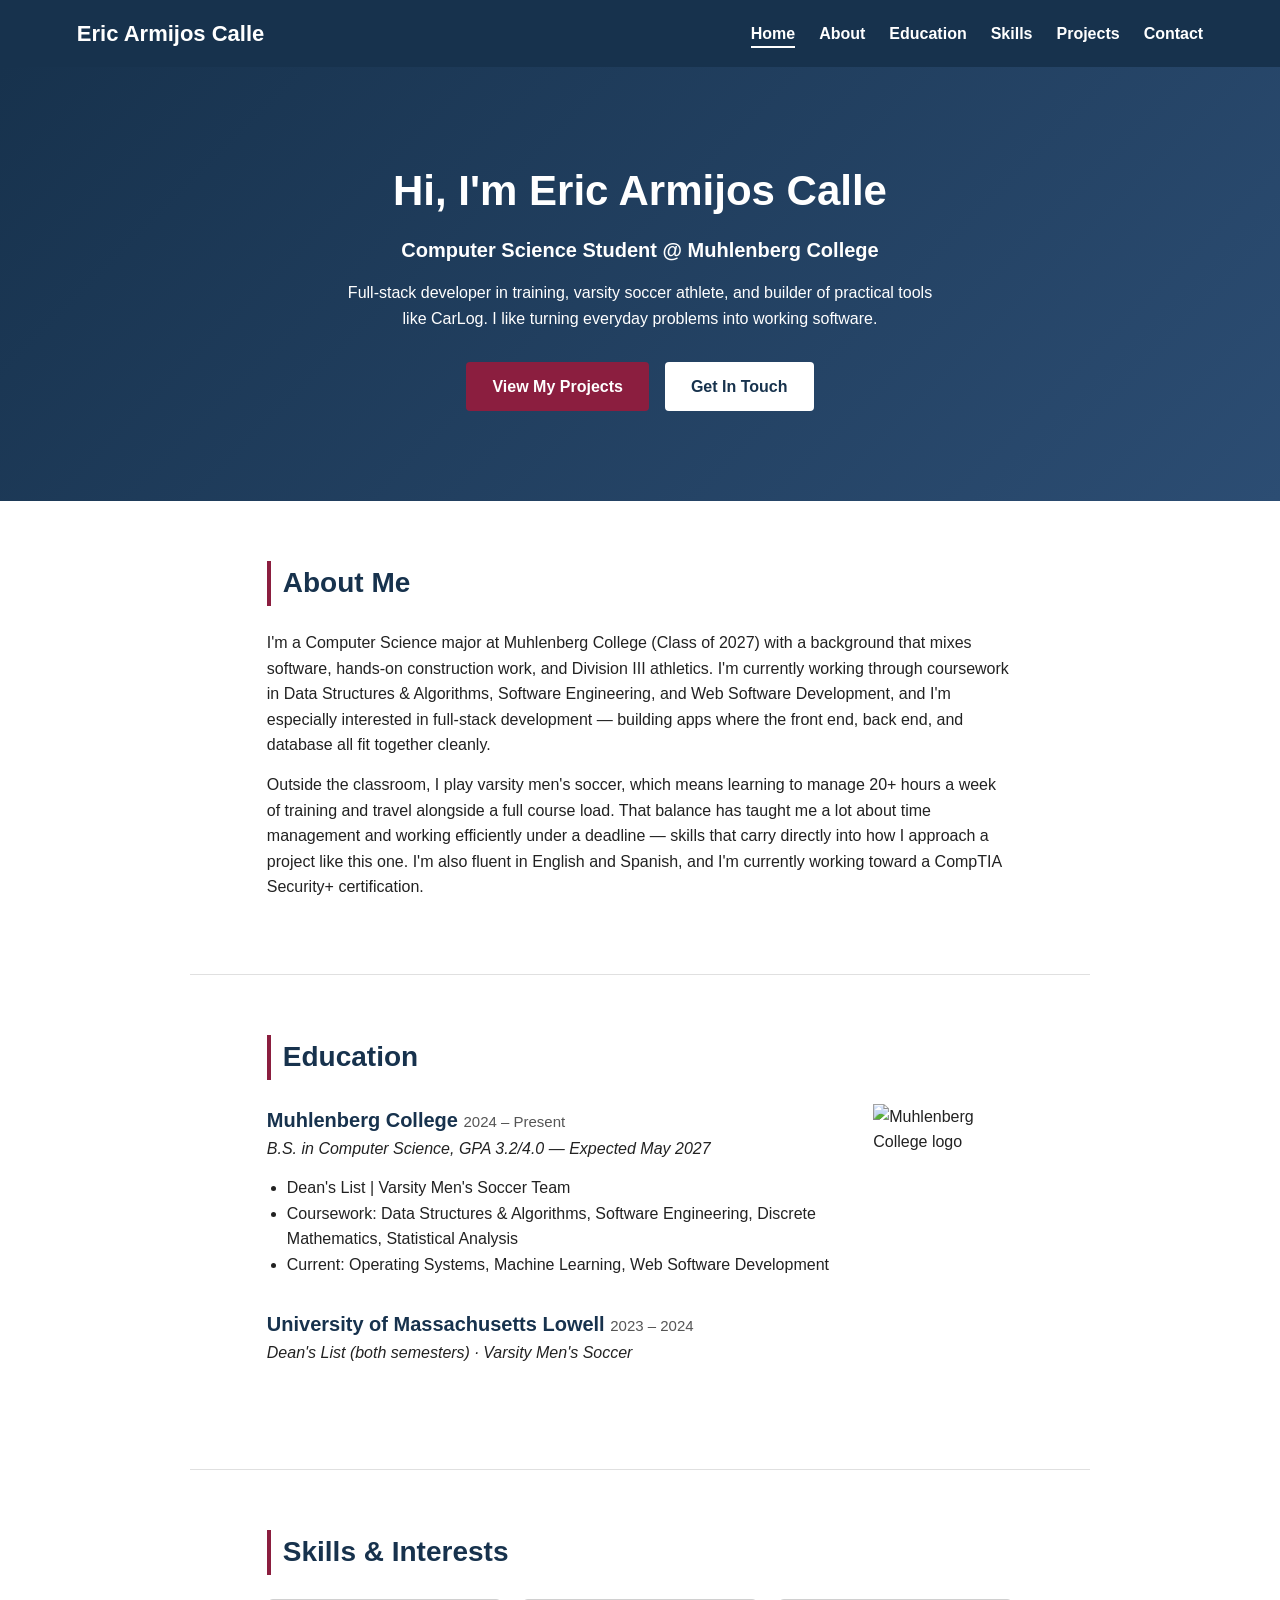
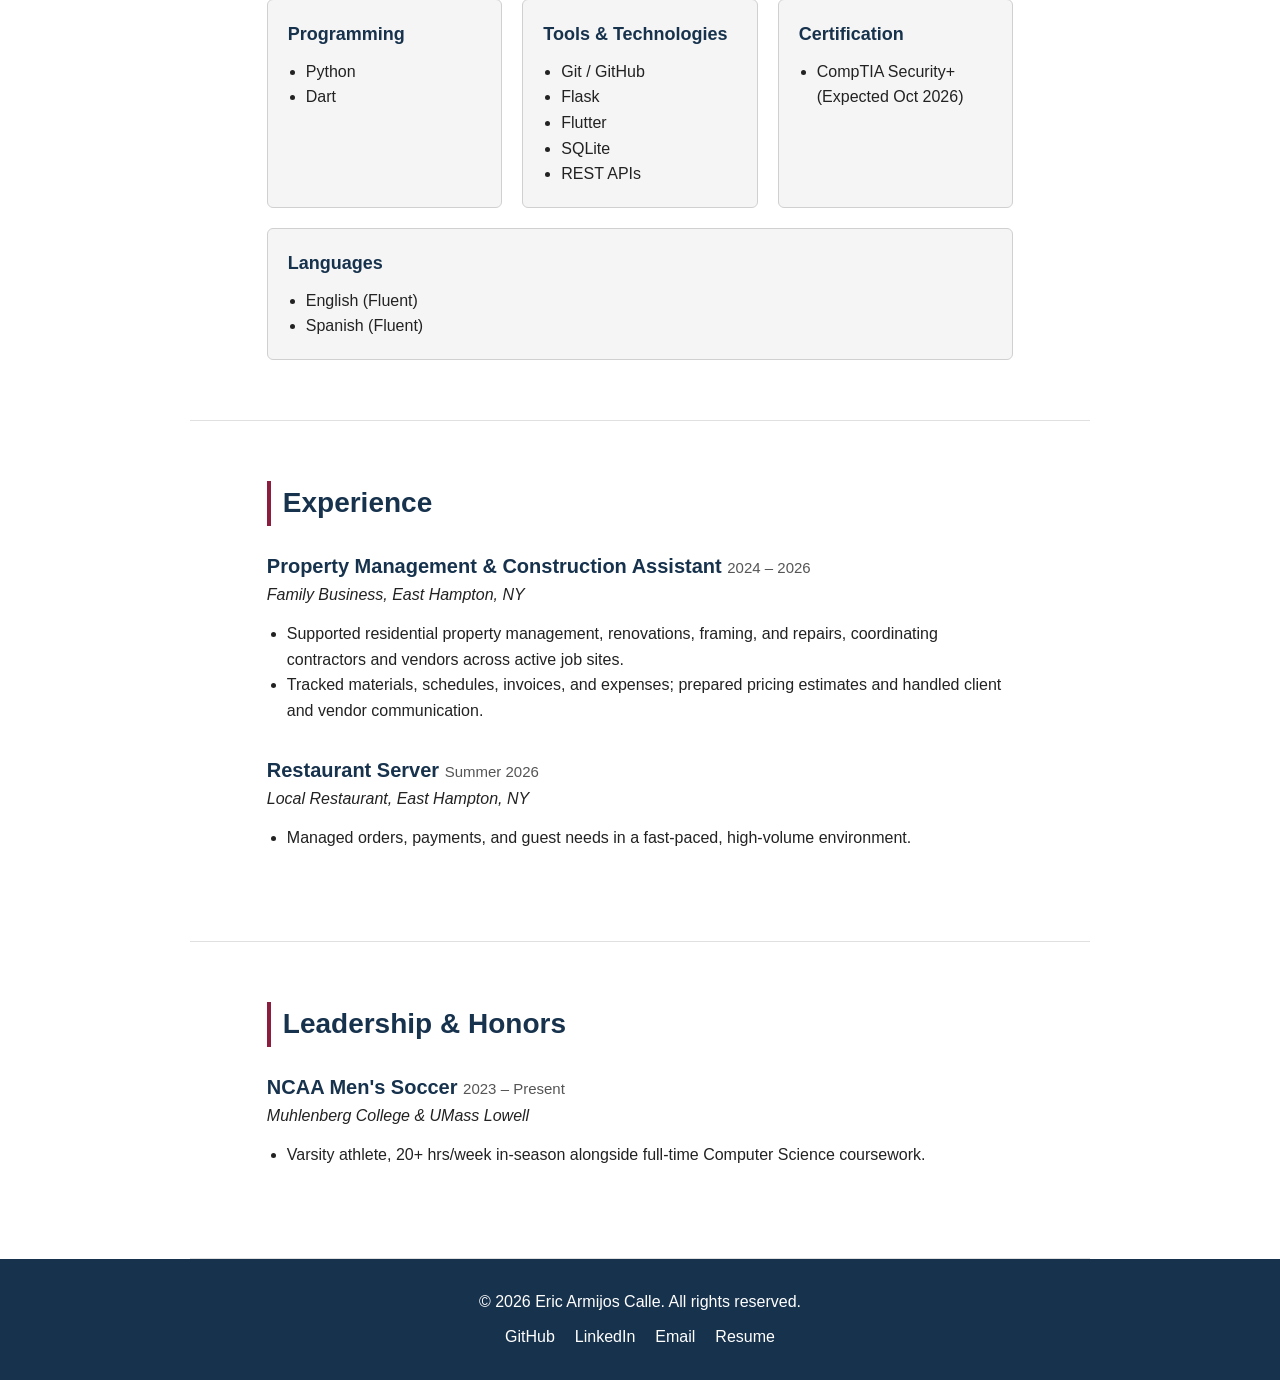
==== index.html @ db9ecd43 "Initial commit: 3-page personal portfolio Home/About, Projects, and Contact pages built with vanilla" ====
<!DOCTYPE html>
<html lang="en">
<head>
    <meta charset="UTF-8">
    <meta name="viewport" content="width=device-width, initial-scale=1.0">
    <meta name="description" content="Personal portfolio of Eric Armijos Calle, a Computer Science student at Muhlenberg College.">
    <meta name="author" content="Eric Armijos Calle">
    <title>Eric Armijos Calle | Portfolio</title>

    <!-- External stylesheet, shared by all 3 pages -->
    <link rel="stylesheet" href="style.css">
    <script src="main.js" defer></script>
</head>
<body>

    <header class="site-header">
        <!-- Using Flexbox to space the logo and nav links apart (see .navbar in style.css) -->
        <nav class="navbar">
            <a href="index.html" class="logo">Eric Armijos Calle</a>

            <!-- Hamburger button only appears on small screens; main.js toggles the menu -->
            <button class="nav-toggle" id="nav-toggle" aria-label="Toggle navigation menu" aria-expanded="false">
                <span class="bar"></span>
                <span class="bar"></span>
                <span class="bar"></span>
            </button>

            <ul class="nav-links" id="nav-links">
                <li><a href="index.html" class="active">Home</a></li>
                <li><a href="index.html#about">About</a></li>
                <li><a href="index.html#education">Education</a></li>
                <li><a href="index.html#skills">Skills</a></li>
                <li><a href="projects.html">Projects</a></li>
                <li><a href="contact.html">Contact</a></li>
            </ul>
        </nav>
    </header>

    <section class="hero">
        <div class="hero-content">
            <h1>Hi, I'm Eric Armijos Calle</h1>
            <p class="tagline">Computer Science Student @ Muhlenberg College</p>
            <p class="hero-text">
                Full-stack developer in training, varsity soccer athlete, and builder of practical
                tools like CarLog. I like turning everyday problems into working software.
            </p>
            <div class="hero-buttons">
                <a href="projects.html" class="btn btn-primary">View My Projects</a>
                <a href="contact.html" class="btn btn-secondary">Get In Touch</a>
            </div>
        </div>
    </section>

    <main>
        <section class="section" id="about">
            <h2>About Me</h2>
            <p>
                I'm a Computer Science major at Muhlenberg College (Class of 2027) with a background
                that mixes software, hands-on construction work, and Division III athletics. I'm
                currently working through coursework in Data Structures & Algorithms, Software
                Engineering, and Web Software Development, and I'm especially interested in
                full-stack development &mdash; building apps where the front end, back end, and
                database all fit together cleanly.
            </p>
            <p>
                Outside the classroom, I play varsity men's soccer, which means learning to manage
                20+ hours a week of training and travel alongside a full course load. That balance
                has taught me a lot about time management and working efficiently under a deadline
                &mdash; skills that carry directly into how I approach a project like this one. I'm
                also fluent in English and Spanish, and I'm currently working toward a CompTIA
                Security+ certification.
            </p>
        </section>

        <section class="section" id="education">
            <h2>Education</h2>

            <div class="education-item">
                <div class="education-text">
                    <h3>Muhlenberg College <span class="edu-date">2024 &ndash; Present</span></h3>
                    <p class="edu-subtitle">B.S. in Computer Science, GPA 3.2/4.0 &mdash; Expected May 2027</p>
                    <ul>
                        <li>Dean's List | Varsity Men's Soccer Team</li>
                        <li>Coursework: Data Structures &amp; Algorithms, Software Engineering, Discrete Mathematics, Statistical Analysis</li>
                        <li>Current: Operating Systems, Machine Learning, Web Software Development</li>
                    </ul>
                </div>
                <!-- Real image with descriptive alt text, not just decoration -->
                <img
                    src="https://lvaic.org/wp-content/uploads/2016/08/logo-muhlenberg.png"
                    alt="Muhlenberg College logo"
                    class="education-logo"
                    width="140"
                >
            </div>

            <div class="education-item">
                <div class="education-text">
                    <h3>University of Massachusetts Lowell <span class="edu-date">2023 &ndash; 2024</span></h3>
                    <p class="edu-subtitle">Dean's List (both semesters) &middot; Varsity Men's Soccer</p>
                </div>
            </div>
        </section>

        <section class="section" id="skills">
            <h2>Skills &amp; Interests</h2>
            <!-- Flexbox with flex-wrap so the cards reflow instead of overflowing on small screens -->
            <div class="skills-grid">
                <div class="skill-card">
                    <h3>Programming</h3>
                    <ul>
                        <li>Python</li>
                        <li>Dart</li>
                    </ul>
                </div>
                <div class="skill-card">
                    <h3>Tools &amp; Technologies</h3>
                    <ul>
                        <li>Git / GitHub</li>
                        <li>Flask</li>
                        <li>Flutter</li>
                        <li>SQLite</li>
                        <li>REST APIs</li>
                    </ul>
                </div>
                <div class="skill-card">
                    <h3>Certification</h3>
                    <ul>
                        <li>CompTIA Security+ (Expected Oct 2026)</li>
                    </ul>
                </div>
                <div class="skill-card">
                    <h3>Languages</h3>
                    <ul>
                        <li>English (Fluent)</li>
                        <li>Spanish (Fluent)</li>
                    </ul>
                </div>
            </div>
        </section>

        <section class="section" id="experience">
            <h2>Experience</h2>

            <div class="experience-item">
                <div>
                    <h3>Property Management &amp; Construction Assistant <span class="edu-date">2024 &ndash; 2026</span></h3>
                    <p class="edu-subtitle">Family Business, East Hampton, NY</p>
                    <ul>
                        <li>Supported residential property management, renovations, framing, and repairs, coordinating contractors and vendors across active job sites.</li>
                        <li>Tracked materials, schedules, invoices, and expenses; prepared pricing estimates and handled client and vendor communication.</li>
                    </ul>
                </div>
            </div>

            <div class="experience-item">
                <div>
                    <h3>Restaurant Server <span class="edu-date">Summer 2026</span></h3>
                    <p class="edu-subtitle">Local Restaurant, East Hampton, NY</p>
                    <ul>
                        <li>Managed orders, payments, and guest needs in a fast-paced, high-volume environment.</li>
                    </ul>
                </div>
            </div>
        </section>

        <section class="section" id="leadership">
            <h2>Leadership &amp; Honors</h2>
            <div class="experience-item">
                <div>
                    <h3>NCAA Men's Soccer <span class="edu-date">2023 &ndash; Present</span></h3>
                    <p class="edu-subtitle">Muhlenberg College &amp; UMass Lowell</p>
                    <ul>
                        <li>Varsity athlete, 20+ hrs/week in-season alongside full-time Computer Science coursework.</li>
                    </ul>
                </div>
            </div>
        </section>
    </main>

    <footer class="site-footer">
        <p>&copy; <span id="year"></span> Eric Armijos Calle. All rights reserved.</p>
        <div class="footer-links">
            <a href="https://github.com/ericarmijos" target="_blank" rel="noopener noreferrer">GitHub</a>
            <a href="https://linkedin.com/in/ericarmijos" target="_blank" rel="noopener noreferrer">LinkedIn</a>
            <a href="mailto:ericarmijos1@gmail.com">Email</a>
            <a href="assets/resume.pdf" target="_blank" rel="noopener noreferrer">Resume</a>
        </div>
    </footer>

</body>
</html>
---- style.css ----
/* =========================================================================
   Eric Armijos Calle — Personal Portfolio
   Shared external stylesheet for index.html, projects.html, and contact.html
   ========================================================================= */

/* CSS Reset: clear default browser spacing and use border-box so that
   padding and border are included in an element's width (Box Model) */
* {
    margin: 0;
    padding: 0;
    box-sizing: border-box;
}

body {
    font-family: Arial, Helvetica, sans-serif;
    color: #222222;
    background-color: #ffffff;
    line-height: 1.6;
}

a {
    color: #8b1e3f;
    text-decoration: none;
}

a:hover {
    text-decoration: underline;
}

h1, h2, h3 {
    color: #17324d;
}

ul {
    list-style: none;
}

img {
    max-width: 100%;
    display: block;
}

/* -------------------------------------------------------------------------
   Navbar
   ------------------------------------------------------------------------- */
/* Using Flexbox to push the logo to one side and links to the other */
.navbar {
    display: flex;
    flex-direction: row;
    justify-content: space-between;
    align-items: center;
    background-color: #17324d;
    padding: 16px 6%;
    position: relative;
}

.logo {
    color: white;
    font-size: 22px;
    font-weight: bold;
}

.logo:hover {
    text-decoration: none;
}

.nav-links {
    display: flex;
    flex-direction: row;
    gap: 24px;
}

.nav-links a {
    color: white;
    font-weight: bold;
    padding-bottom: 4px;
}

.nav-links a:hover {
    color: #d8c3cb;
    text-decoration: none;
}

.nav-links a.active {
    border-bottom: 2px solid white;
}

/* Hamburger button: hidden by default, only shown on small screens */
.nav-toggle {
    display: none;
    flex-direction: column;
    justify-content: space-between;
    width: 28px;
    height: 20px;
    background: none;
    border: none;
    cursor: pointer;
    padding: 0;
}

.nav-toggle .bar {
    width: 100%;
    height: 3px;
    background-color: white;
}

/* -------------------------------------------------------------------------
   Hero
   ------------------------------------------------------------------------- */
.hero {
    /* Gradient instead of a photo so the page has no outside image dependency */
    background-image: linear-gradient(135deg, #17324d, #2c4d73);
    color: white;
    padding: 90px 6%;
    text-align: center;
}

.hero h1 {
    color: white;
    font-size: 42px;
    margin-bottom: 10px;
}

.tagline {
    font-size: 20px;
    font-weight: bold;
    margin-bottom: 14px;
}

.hero-text {
    max-width: 600px;
    margin: 0 auto 30px auto;
}

/* Smaller hero used on inner pages (Projects, Contact) so the big
   introduction banner is reserved for the homepage */
.hero-page {
    padding: 60px 6%;
}

.hero-page .hero-text {
    margin-bottom: 10px;
}

.hero-buttons {
    display: flex;
    flex-direction: row;
    justify-content: center;
    gap: 16px;
}

.btn {
    display: inline-block;
    padding: 12px 26px;
    border-radius: 4px;
    font-weight: bold;
}

.btn-primary {
    background-color: #8b1e3f;
    color: white;
}

.btn-primary:hover {
    background-color: #6f1832;
    text-decoration: none;
}

.btn-secondary {
    background-color: white;
    color: #17324d;
}

.btn-secondary:hover {
    background-color: #e6e6e6;
    text-decoration: none;
}

/* -------------------------------------------------------------------------
   Page sections (About, Education, Skills, Experience, Leadership)
   ------------------------------------------------------------------------- */
.section {
    max-width: 900px;
    margin: 0 auto;
    padding: 60px 6%;
    border-bottom: 1px solid #e0e0e0;
}

.section h2 {
    font-size: 28px;
    margin-bottom: 24px;
    border-left: 4px solid #8b1e3f;
    padding-left: 12px;
}

.section p {
    margin-bottom: 14px;
}

.education-item,
.experience-item {
    display: flex;
    flex-direction: row;
    justify-content: space-between;
    align-items: flex-start;
    gap: 20px;
    margin-bottom: 30px;
}

.education-item h3,
.experience-item h3 {
    font-size: 20px;
}

.edu-date {
    font-weight: normal;
    color: #555555;
    font-size: 15px;
}

.edu-subtitle {
    font-style: italic;
    margin-bottom: 8px;
}

.education-item ul,
.experience-item ul {
    list-style: disc;
    margin-left: 20px;
}

.education-logo {
    flex-shrink: 0;
}

/* -------------------------------------------------------------------------
   Skills grid
   ------------------------------------------------------------------------- */
/* flex-wrap lets the cards drop to the next line instead of shrinking forever */
.skills-grid {
    display: flex;
    flex-direction: row;
    flex-wrap: wrap;
    gap: 20px;
}

.skill-card {
    background-color: #f5f5f5;
    border: 1px solid #d0d0d0;
    border-radius: 6px;
    padding: 20px;
    flex: 1 1 200px;
}

.skill-card h3 {
    margin-bottom: 10px;
    font-size: 18px;
}

.skill-card ul {
    list-style: disc;
    margin-left: 18px;
}

/* -------------------------------------------------------------------------
   Project cards (projects.html)
   ------------------------------------------------------------------------- */
/* Icon on the left, details on the right, using the same row-based Flexbox
   pattern as .education-item */
.project-card {
    display: flex;
    flex-direction: row;
    align-items: flex-start;
    gap: 24px;
    background-color: #f5f5f5;
    border: 1px solid #d0d0d0;
    border-radius: 6px;
    padding: 24px;
    margin-bottom: 30px;
}

.project-icon {
    flex-shrink: 0;
    width: 56px;
    height: 56px;
    background-color: #17324d;
    border-radius: 8px;
    display: flex;
    align-items: center;
    justify-content: center;
}

.project-icon svg {
    width: 32px;
    height: 32px;
}

.project-content h3 {
    font-size: 20px;
    margin-bottom: 6px;
}

.project-meta {
    font-style: italic;
    color: #555555;
    font-size: 14px;
    margin-bottom: 10px;
}

.project-content p {
    margin-bottom: 10px;
}

.project-content ul {
    list-style: disc;
    margin: 0 0 14px 20px;
}

/* Small rounded labels for each technology used */
.project-tech {
    display: flex;
    flex-wrap: wrap;
    gap: 8px;
    margin-bottom: 14px;
}

.tech-tag {
    background-color: #17324d;
    color: white;
    font-size: 12px;
    font-weight: bold;
    padding: 4px 10px;
    border-radius: 12px;
}

.project-links a {
    font-weight: bold;
}

/* -------------------------------------------------------------------------
   Contact form (contact.html)
   ------------------------------------------------------------------------- */
.contact-list li {
    margin-bottom: 10px;
}

#contact-form {
    max-width: 500px;
}

.form-group {
    display: flex;
    flex-direction: column;
    gap: 6px;
    margin-bottom: 20px;
}

.form-group label {
    font-weight: bold;
    color: #17324d;
}

.form-group input,
.form-group textarea {
    font-family: inherit;
    font-size: 15px;
    padding: 10px;
    border: 1px solid #c0c0c0;
    border-radius: 4px;
    resize: vertical;
}

.form-group input:focus,
.form-group textarea:focus {
    outline: none;
    border-color: #17324d;
}

/* Added by main.js when a field fails validation.
   Matches the specificity of the :focus rule above (instead of reaching for
   !important) so an invalid field still shows red even while focused. */
.form-group input.input-error,
.form-group textarea.input-error {
    border-color: #b3261e;
}

.error-message {
    color: #b3261e;
    font-size: 13px;
    min-height: 16px;
}

.form-success {
    color: #1e7a34;
    font-weight: bold;
    margin-top: 14px;
}

#contact-form button {
    border: none;
    cursor: pointer;
    font-size: 16px;
}

/* -------------------------------------------------------------------------
   Footer
   ------------------------------------------------------------------------- */
.site-footer {
    background-color: #17324d;
    color: white;
    text-align: center;
    padding: 30px 6%;
}

.footer-links {
    display: flex;
    flex-direction: row;
    justify-content: center;
    flex-wrap: wrap;
    gap: 20px;
    margin-top: 10px;
}

.footer-links a {
    color: white;
}

/* -------------------------------------------------------------------------
   Responsive design
   ------------------------------------------------------------------------- */
@media (max-width: 700px) {
    .nav-toggle {
        display: flex;
    }

    .nav-links {
        display: none;
        flex-direction: column;
        position: absolute;
        top: 100%;
        left: 0;
        width: 100%;
        background-color: #17324d;
        padding: 16px 6%;
        gap: 16px;
        z-index: 10;
    }

    /* main.js toggles this class on click to show/hide the mobile menu */
    .nav-links.show {
        display: flex;
    }

    .hero h1 {
        font-size: 32px;
    }

    .hero-buttons {
        flex-direction: column;
        align-items: center;
    }

    .education-item,
    .experience-item,
    .project-card {
        flex-direction: column;
    }
}
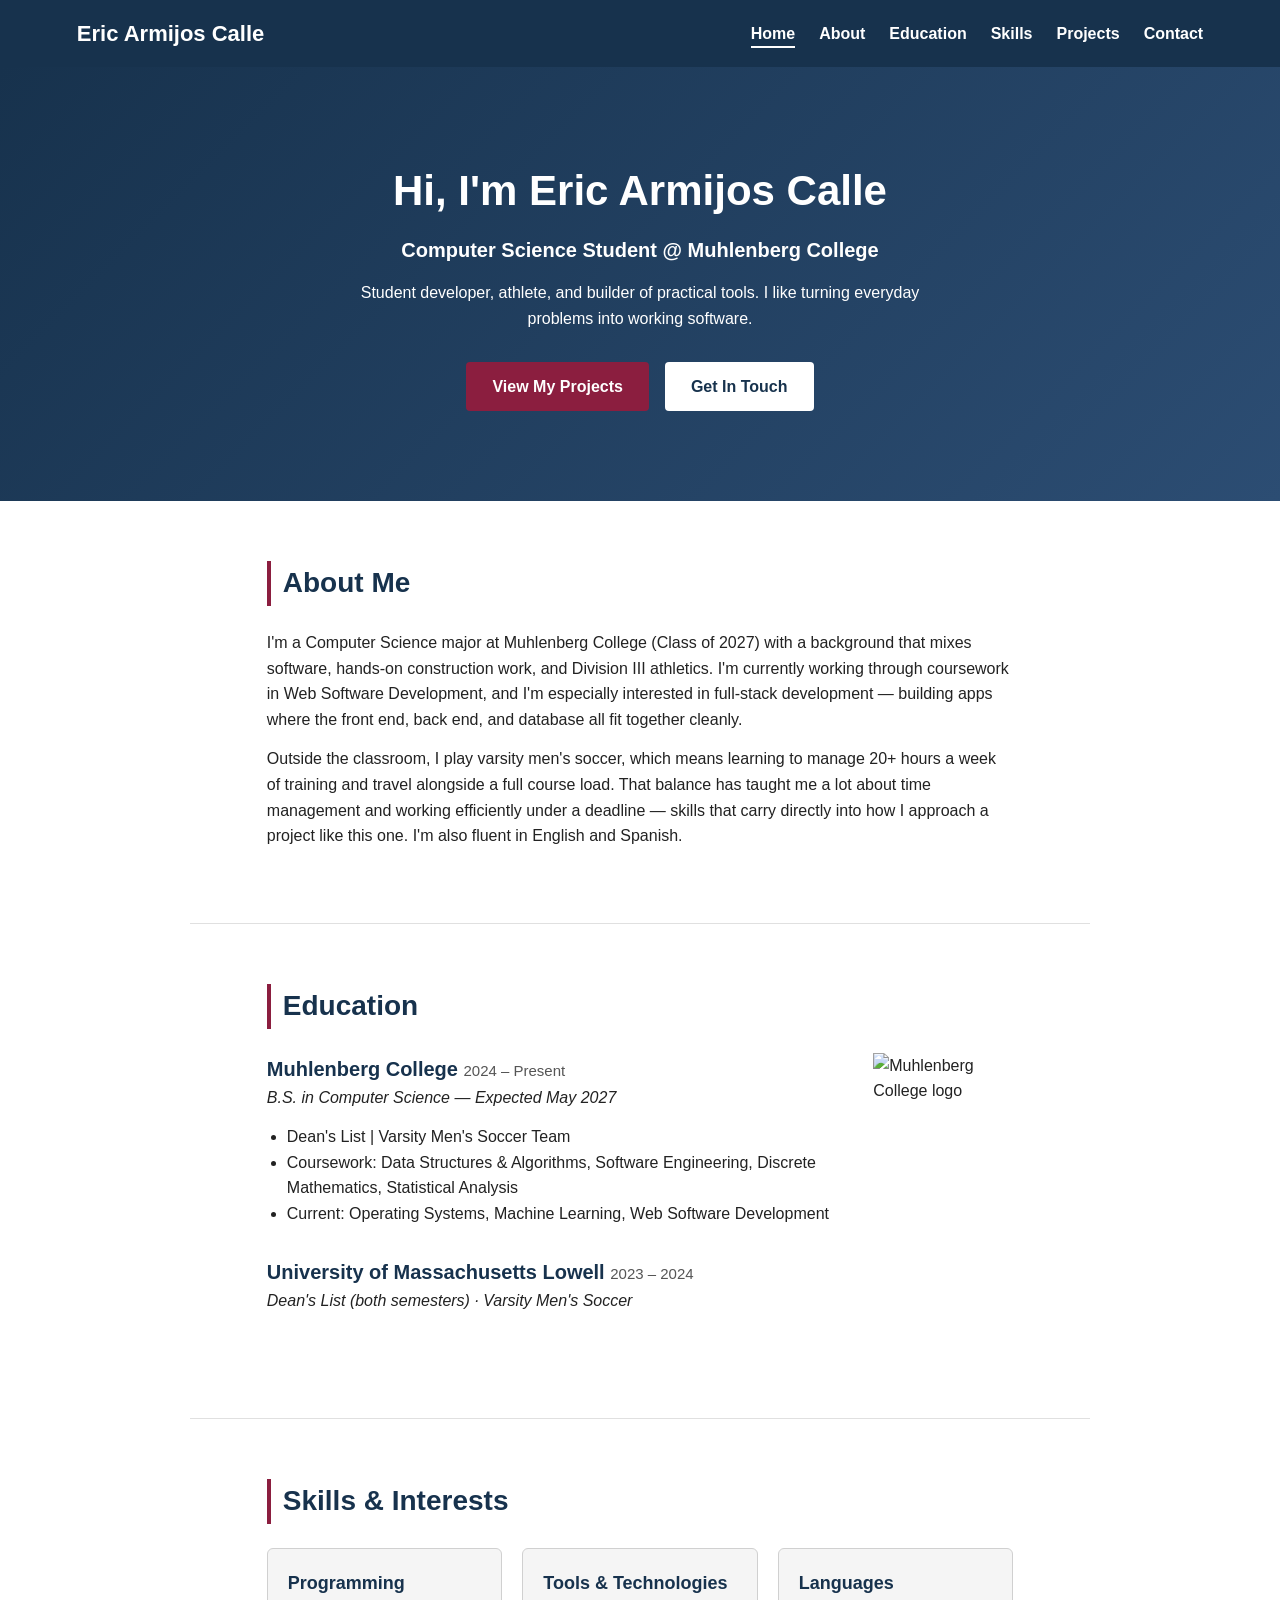
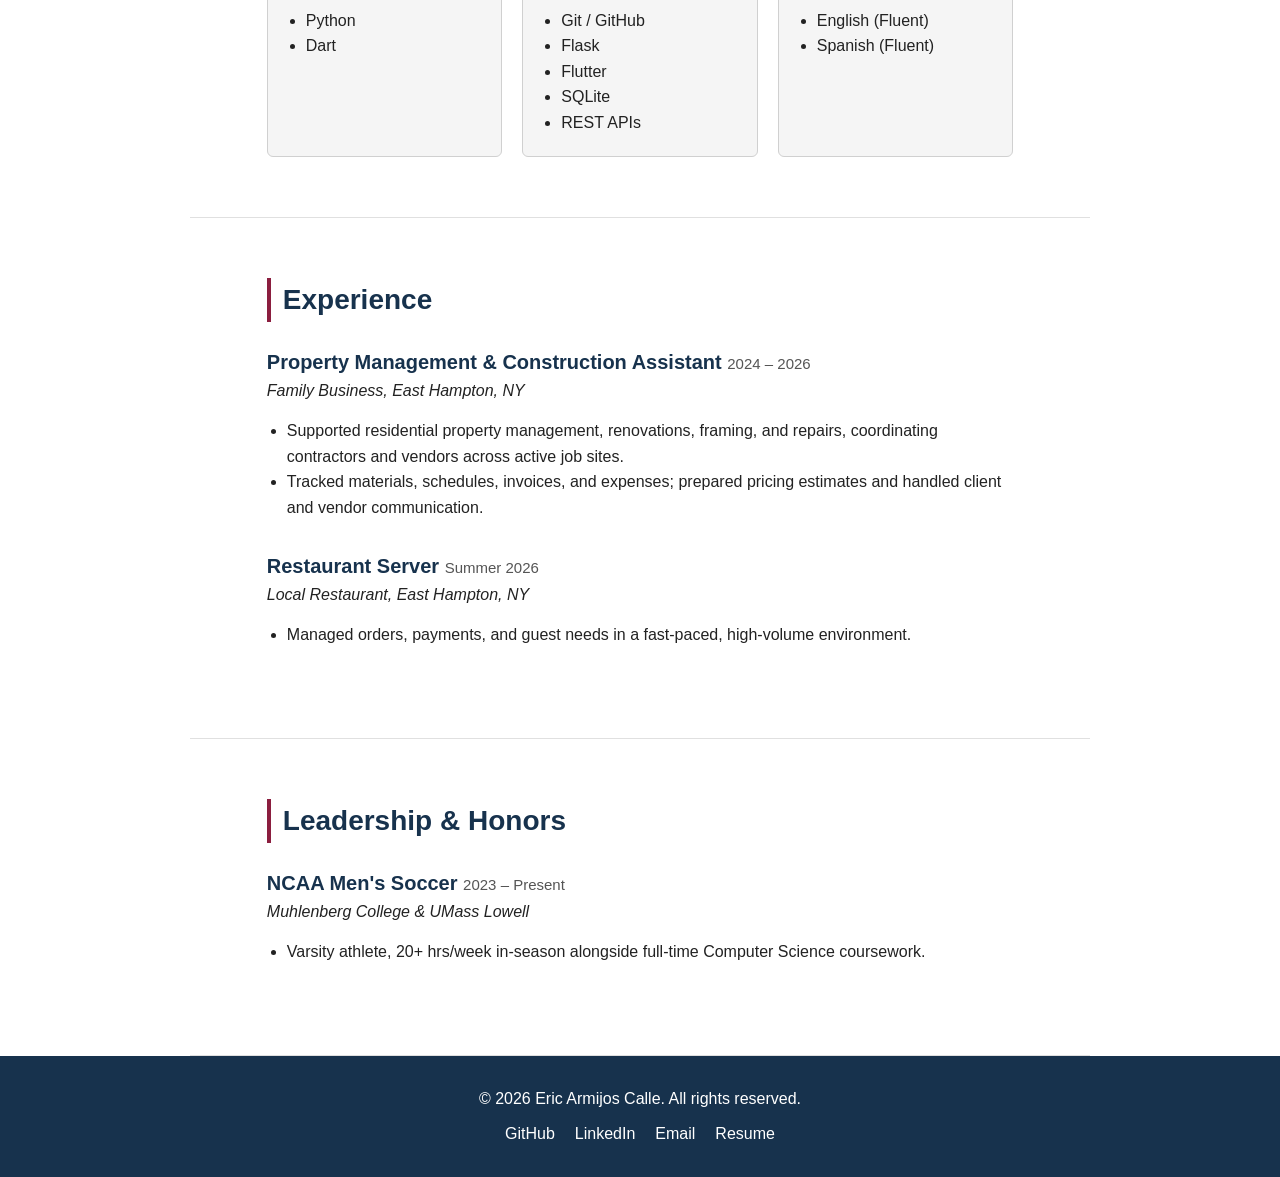
==== commit b35079fd: "Remove CompTIA Security+ cert and update hero tagline Dropped the Security+ certification plan from " ====
--- a/index.html
+++ b/index.html
@@ -41,8 +41,8 @@
             <h1>Hi, I'm Eric Armijos Calle</h1>
             <p class="tagline">Computer Science Student @ Muhlenberg College</p>
             <p class="hero-text">
-                Full-stack developer in training, varsity soccer athlete, and builder of practical
-                tools like CarLog. I like turning everyday problems into working software.
+                Student developer, athlete, and builder of practical
+                tools. I like turning everyday problems into working software.
             </p>
             <div class="hero-buttons">
                 <a href="projects.html" class="btn btn-primary">View My Projects</a>
@@ -57,8 +57,7 @@
             <p>
                 I'm a Computer Science major at Muhlenberg College (Class of 2027) with a background
                 that mixes software, hands-on construction work, and Division III athletics. I'm
-                currently working through coursework in Data Structures & Algorithms, Software
-                Engineering, and Web Software Development, and I'm especially interested in
+                currently working through coursework in Web Software Development, and I'm especially interested in
                 full-stack development &mdash; building apps where the front end, back end, and
                 database all fit together cleanly.
             </p>
@@ -67,9 +66,7 @@
                 20+ hours a week of training and travel alongside a full course load. That balance
                 has taught me a lot about time management and working efficiently under a deadline
                 &mdash; skills that carry directly into how I approach a project like this one. I'm
-                also fluent in English and Spanish, and I'm currently working toward a CompTIA
-                Security+ certification.
-            </p>
+                also fluent in English and Spanish.
         </section>
 
         <section class="section" id="education">
@@ -78,7 +75,7 @@
             <div class="education-item">
                 <div class="education-text">
                     <h3>Muhlenberg College <span class="edu-date">2024 &ndash; Present</span></h3>
-                    <p class="edu-subtitle">B.S. in Computer Science, GPA 3.2/4.0 &mdash; Expected May 2027</p>
+                    <p class="edu-subtitle">B.S. in Computer Science &mdash; Expected May 2027</p>
                     <ul>
                         <li>Dean's List | Varsity Men's Soccer Team</li>
                         <li>Coursework: Data Structures &amp; Algorithms, Software Engineering, Discrete Mathematics, Statistical Analysis</li>
@@ -121,12 +118,6 @@
                         <li>Flutter</li>
                         <li>SQLite</li>
                         <li>REST APIs</li>
-                    </ul>
-                </div>
-                <div class="skill-card">
-                    <h3>Certification</h3>
-                    <ul>
-                        <li>CompTIA Security+ (Expected Oct 2026)</li>
                     </ul>
                 </div>
                 <div class="skill-card">
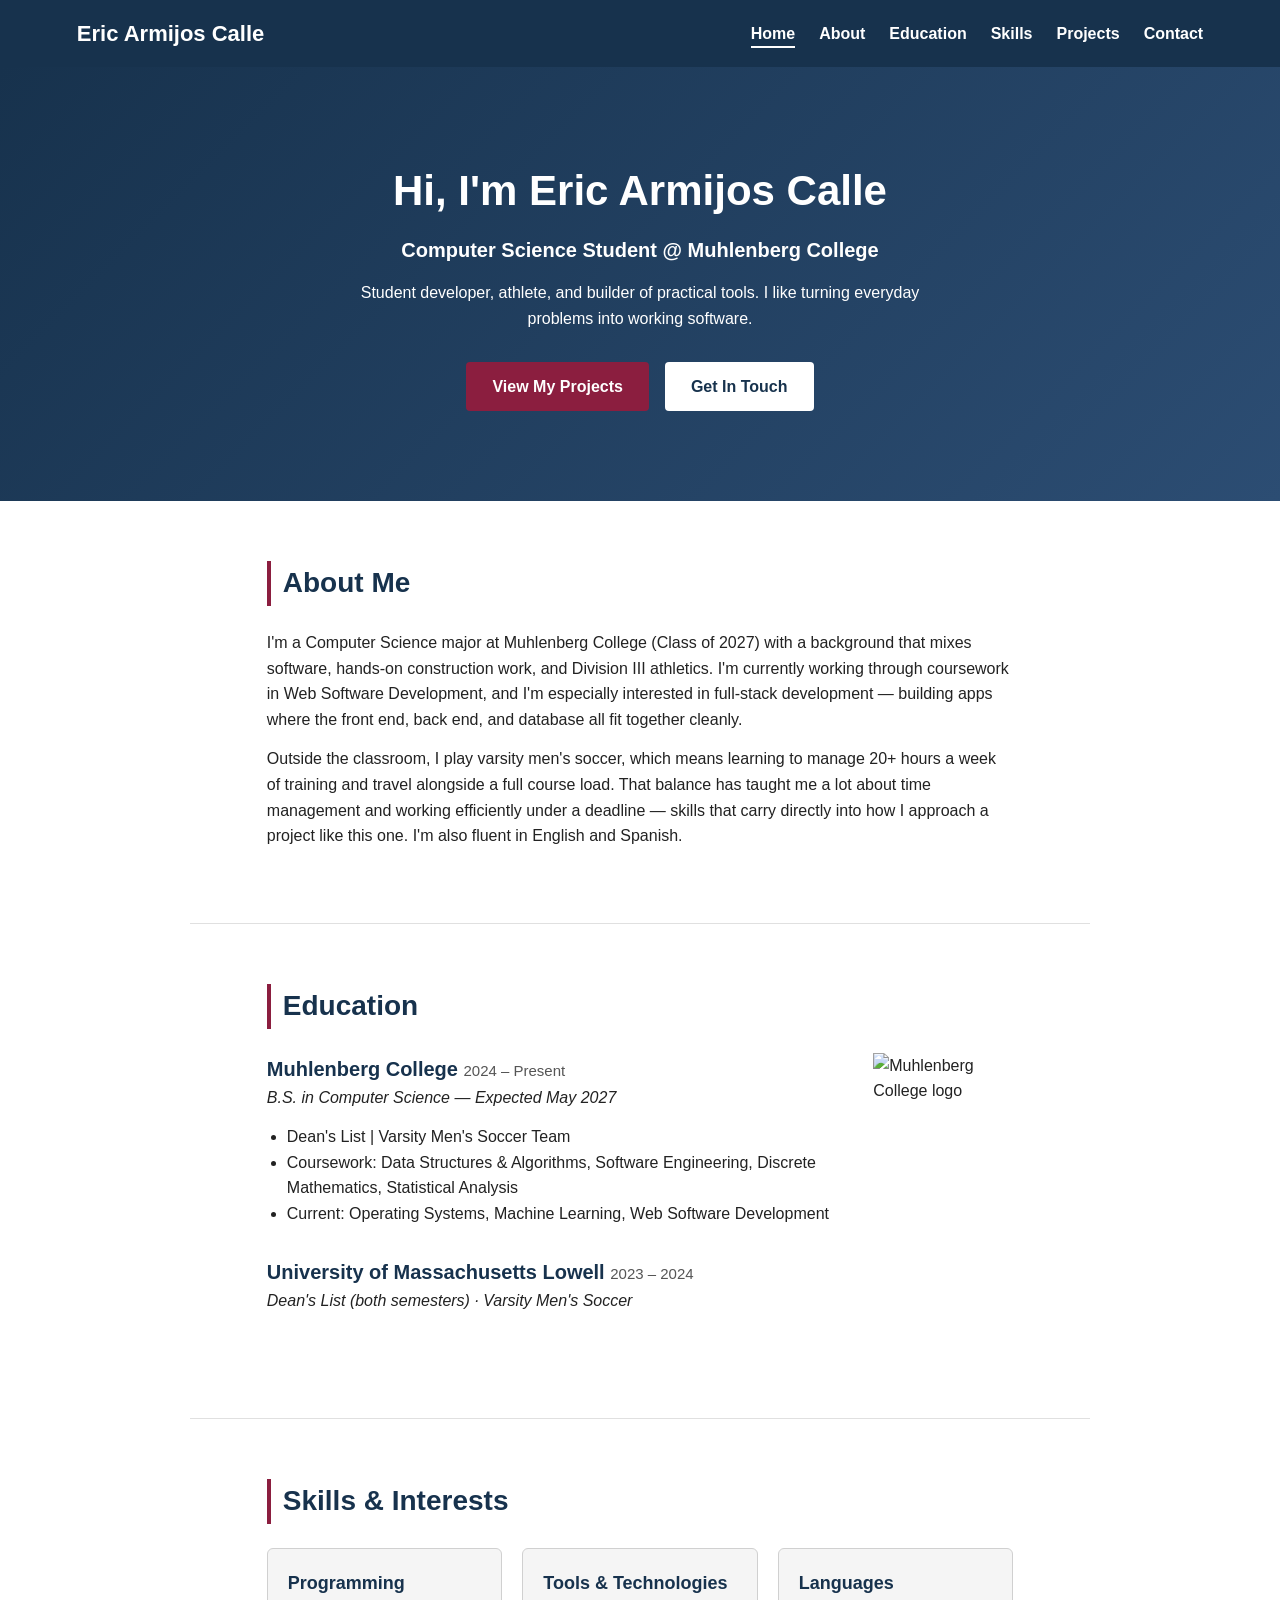
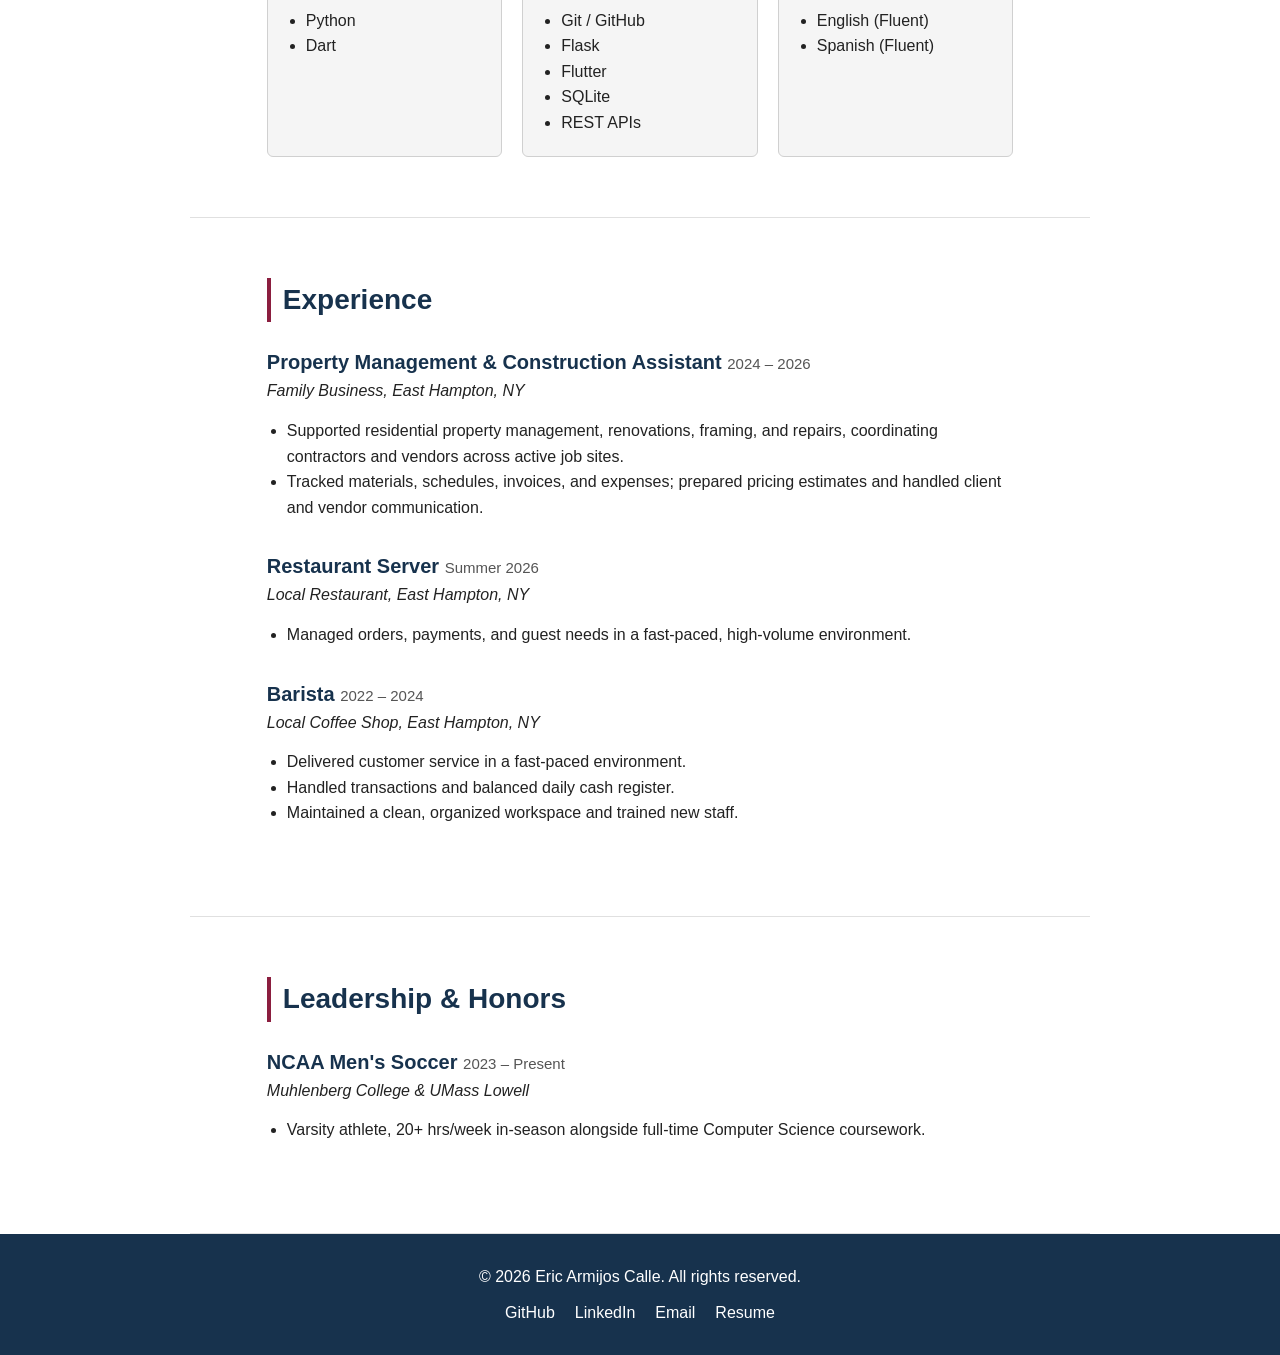
==== commit 468b8801: "Add Barista experience entry, fix missing closing tag, correct README - Added Barista (Local Coffee " ====
--- a/index.html
+++ b/index.html
@@ -67,6 +67,7 @@
                 has taught me a lot about time management and working efficiently under a deadline
                 &mdash; skills that carry directly into how I approach a project like this one. I'm
                 also fluent in English and Spanish.
+            </p>
         </section>
 
         <section class="section" id="education">
@@ -153,6 +154,18 @@
                     </ul>
                 </div>
             </div>
+
+            <div class="experience-item">
+                <div>
+                    <h3>Barista <span class="edu-date">2022 &ndash; 2024</span></h3>
+                    <p class="edu-subtitle">Local Coffee Shop, East Hampton, NY</p>
+                    <ul>
+                        <li>Delivered customer service in a fast-paced environment.</li>
+                        <li>Handled transactions and balanced daily cash register.</li>
+                        <li>Maintained a clean, organized workspace and trained new staff.</li>
+                    </ul>
+                </div>
+            </div>
         </section>
 
         <section class="section" id="leadership">
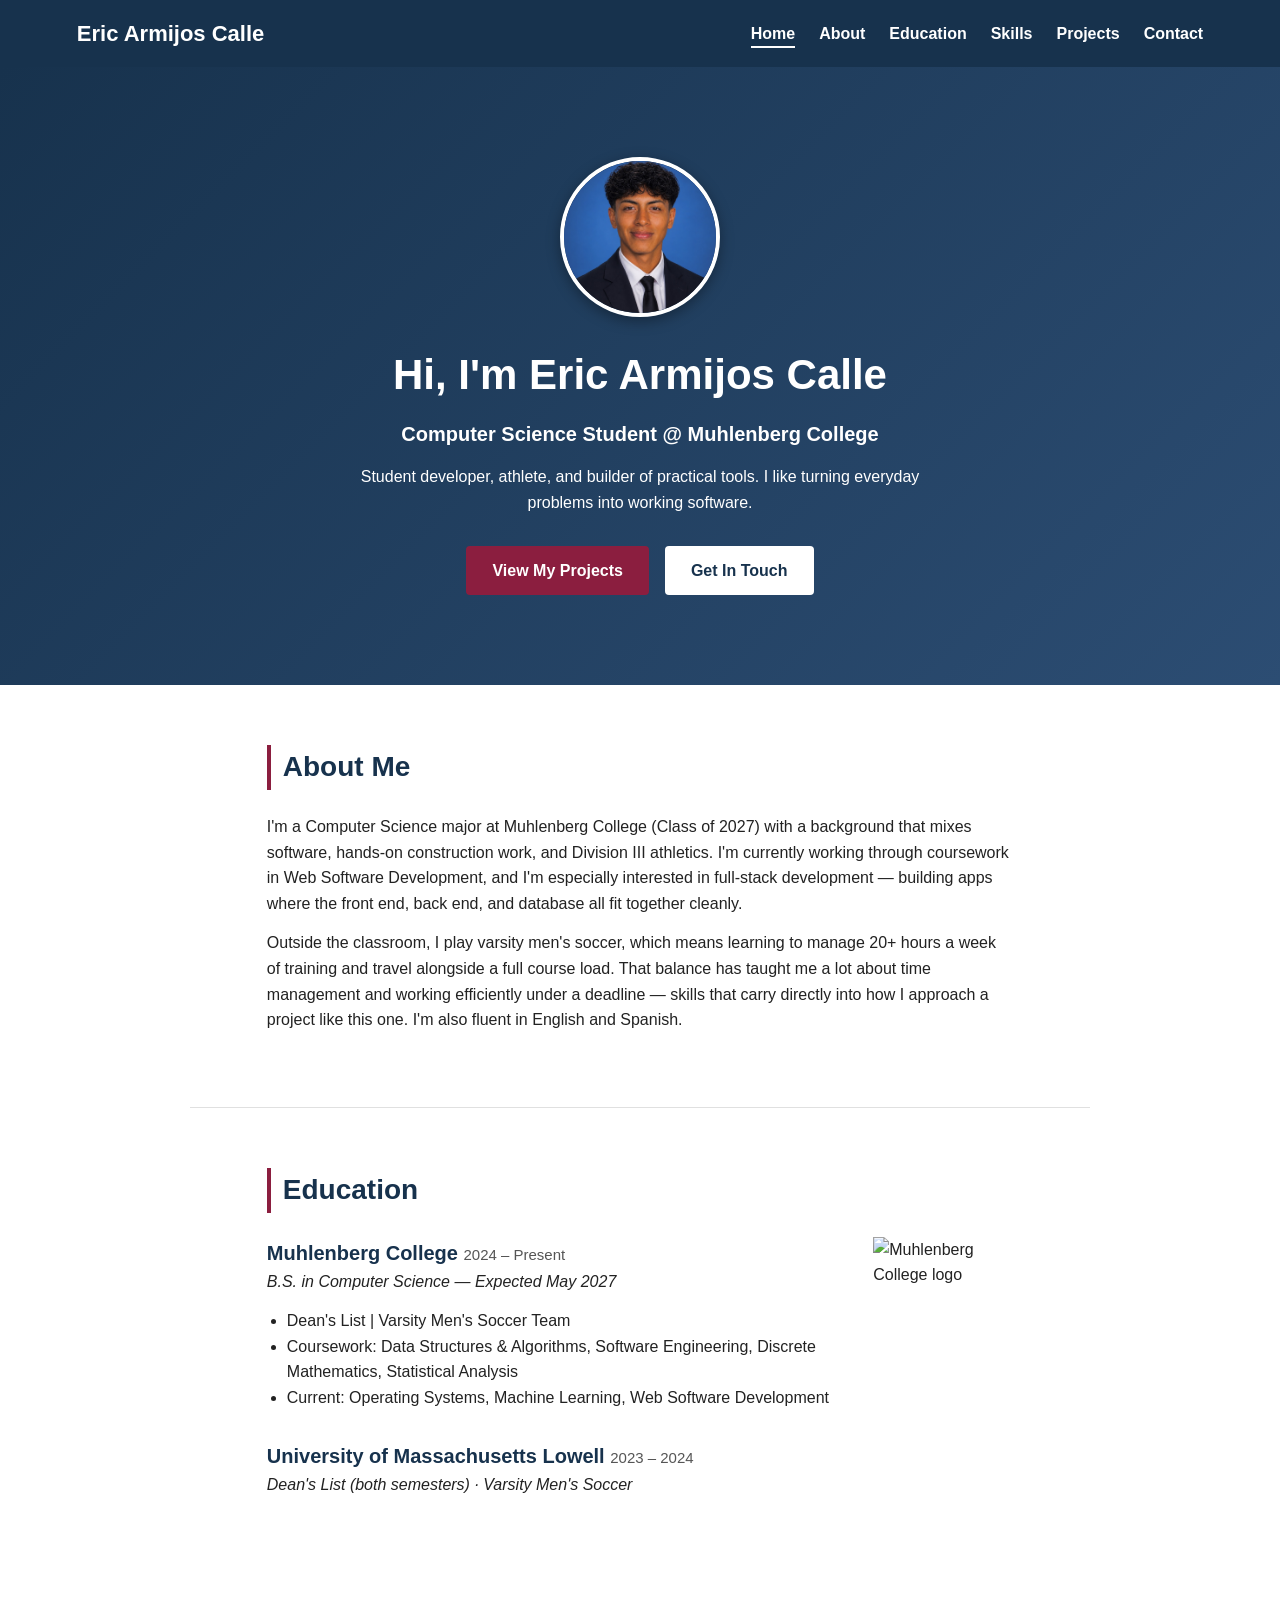
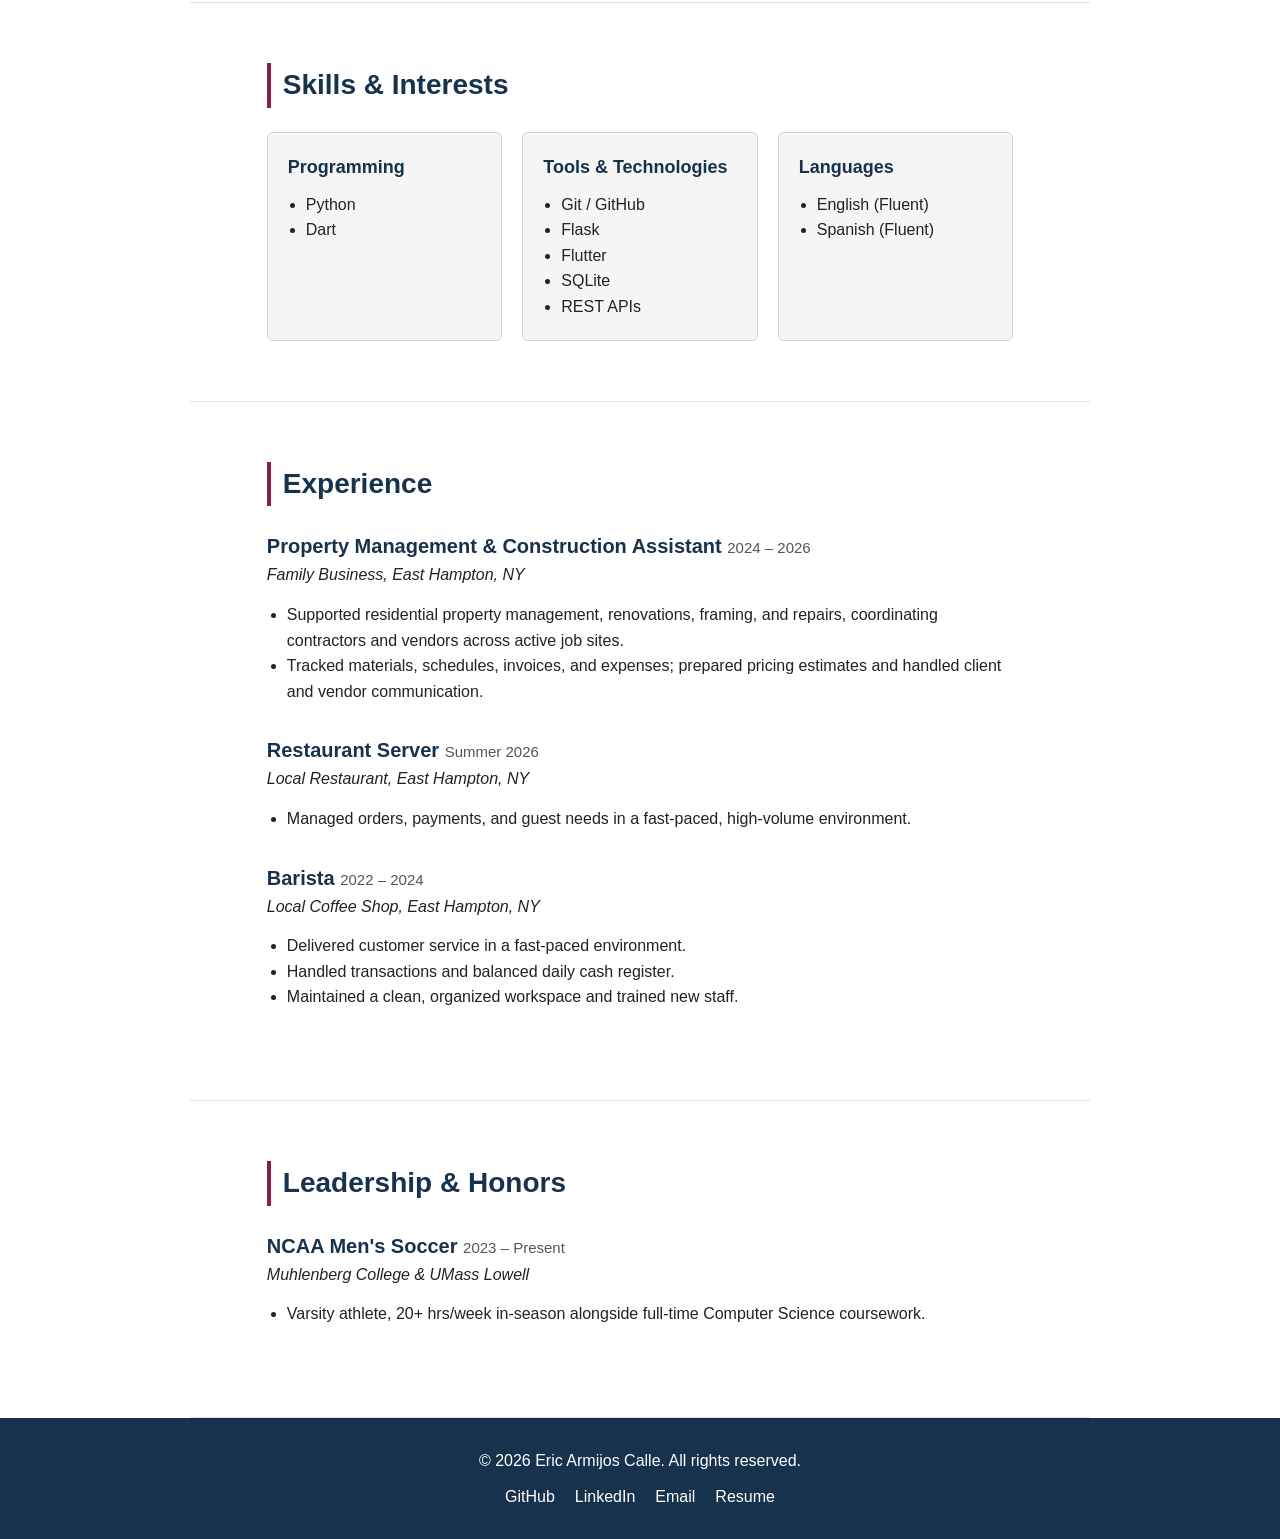
==== commit 1c2281b5: "Add profile photo to hero section Co-Authored-By: Claude Sonnet 5 <noreply@anthropic.com>" ====
--- a/index.html
+++ b/index.html
@@ -38,6 +38,7 @@
 
     <section class="hero">
         <div class="hero-content">
+            <img src="assets/headshot.jpg" alt="Portrait of Eric Armijos Calle" class="hero-photo">
             <h1>Hi, I'm Eric Armijos Calle</h1>
             <p class="tagline">Computer Science Student @ Muhlenberg College</p>
             <p class="hero-text">
--- a/style.css
+++ b/style.css
@@ -108,11 +108,23 @@
    Hero
    ------------------------------------------------------------------------- */
 .hero {
-    /* Gradient instead of a photo so the page has no outside image dependency */
     background-image: linear-gradient(135deg, #17324d, #2c4d73);
     color: white;
     padding: 90px 6%;
     text-align: center;
+}
+
+/* Circular profile photo, cropped to a square with object-fit so any
+   source image is centered correctly regardless of its original shape */
+.hero-photo {
+    display: block;
+    width: 160px;
+    height: 160px;
+    border-radius: 50%;
+    object-fit: cover;
+    border: 4px solid white;
+    box-shadow: 0 4px 14px rgba(0, 0, 0, 0.35);
+    margin: 0 auto 24px auto;
 }
 
 .hero h1 {
